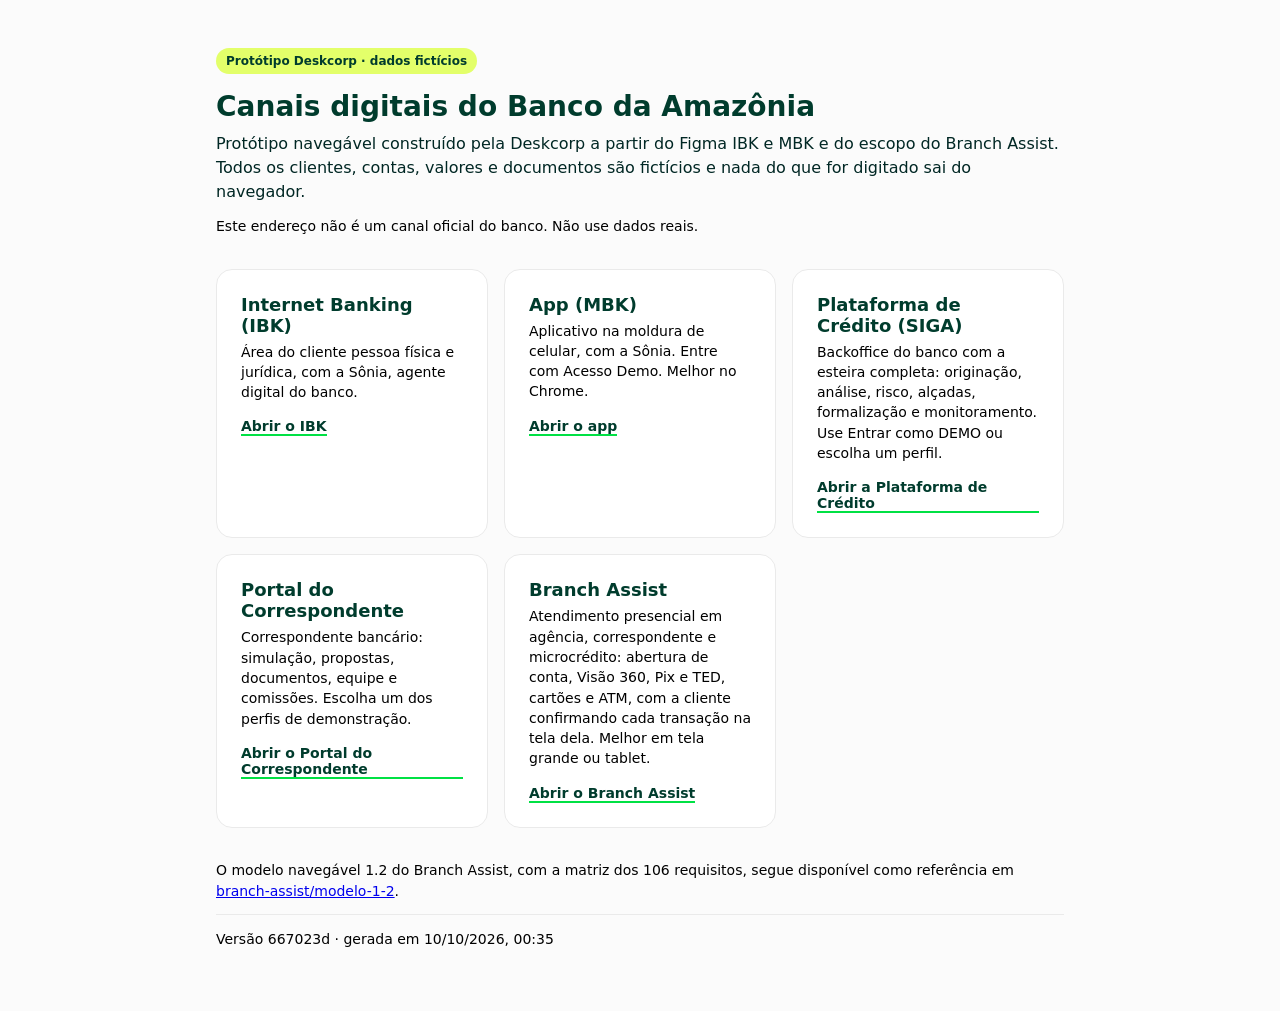
==== index.html @ 2d1c3586 "Prévias de 667023d" ====
<!doctype html>
<html lang="pt-BR">
<head>
<meta charset="utf-8">
<meta name="viewport" content="width=device-width, initial-scale=1">
<meta name="robots" content="noindex, nofollow, noarchive">
<meta name="referrer" content="no-referrer">
<link rel="icon" type="image/svg+xml" href="favicon.svg">
<meta name="theme-color" content="#003c2d">
<title>Prévias Digital BASA · Deskcorp</title>
<style>
  * { box-sizing: border-box; }
  body { margin: 0; background: #fbfbfb; color: #002724; font-family: Inter, system-ui, sans-serif; }
  main { max-width: 880px; margin: 0 auto; padding: 48px 16px 64px; }
  .selo { display: inline-block; font-size: 12px; font-weight: 600; color: #003c2d; background: #e3ff6a; padding: 6px 10px; border-radius: 999px; }
  h1 { font-size: 28px; line-height: 1.2; margin: 16px 0 8px; color: #003c2d; }
  p { margin: 0 0 12px; line-height: 1.5; }
  .apoio { color: #000000; font-size: 14px; }
  .canais { display: grid; grid-template-columns: repeat(auto-fit, minmax(260px, 1fr)); gap: 16px; margin: 32px 0; }
  a.canal { display: block; text-decoration: none; color: inherit; background: #ffffff; border: 1px solid #eaeaea; border-radius: 16px; padding: 24px; }
  a.canal:hover, a.canal:focus-visible { border-color: #003c2d; outline: none; }
  .canal strong { display: block; font-size: 18px; color: #003c2d; margin-bottom: 6px; }
  .canal span { display: block; font-size: 14px; color: #000000; line-height: 1.45; }
  .canal em { display: inline-block; margin-top: 16px; font-style: normal; font-weight: 600; font-size: 14px; color: #003c2d; border-bottom: 2px solid #00e144; }
  footer { border-top: 1px solid #eaeaea; padding-top: 16px; }
</style>
</head>
<body>
<main>
  <span class="selo">Protótipo Deskcorp · dados fictícios</span>
  <h1>Canais digitais do Banco da Amazônia</h1>
  <p>Protótipo navegável construído pela Deskcorp a partir do Figma IBK e MBK e do escopo do Branch Assist. Todos os clientes, contas, valores e documentos são fictícios e nada do que for digitado sai do navegador.</p>
  <p class="apoio">Este endereço não é um canal oficial do banco. Não use dados reais.</p>
  <div class="canais">
    <a class="canal" href="ibk/#/previa">
      <strong>Internet Banking (IBK)</strong>
      <span>Área do cliente pessoa física e jurídica, com a Sônia, agente digital do banco.</span>
      <em>Abrir o IBK</em>
    </a>
    <a class="canal" href="app/">
      <strong>App (MBK)</strong>
      <span>Aplicativo na moldura de celular, com a Sônia. Entre com Acesso Demo. Melhor no Chrome.</span>
      <em>Abrir o app</em>
    </a>
    <a class="canal" href="ibk/#/login-profissional">
      <strong>Plataforma de Crédito (SIGA)</strong>
      <span>Backoffice do banco com a esteira completa: originação, análise, risco, alçadas, formalização e monitoramento. Use Entrar como DEMO ou escolha um perfil.</span>
      <em>Abrir a Plataforma de Crédito</em>
    </a>
    <a class="canal" href="ibk/#/cb/login">
      <strong>Portal do Correspondente</strong>
      <span>Correspondente bancário: simulação, propostas, documentos, equipe e comissões. Escolha um dos perfis de demonstração.</span>
      <em>Abrir o Portal do Correspondente</em>
    </a>
    <a class="canal" href="ibk/#/branch-assist/entrar">
      <strong>Branch Assist</strong>
      <span>Atendimento presencial em agência, correspondente e microcrédito: abertura de conta, Visão 360, Pix e TED, cartões e ATM, com a cliente confirmando cada transação na tela dela. Melhor em tela grande ou tablet.</span>
      <em>Abrir o Branch Assist</em>
    </a>
  </div>
  <p class="apoio">O modelo navegável 1.2 do Branch Assist, com a matriz dos 106 requisitos, segue disponível como referência em <a href="branch-assist/modelo-1-2/">branch-assist/modelo-1-2</a>.</p>
  <footer class="apoio">Versão 667023d · gerada em 10/10/2026, 00:35</footer>
</main>
</body>
</html>
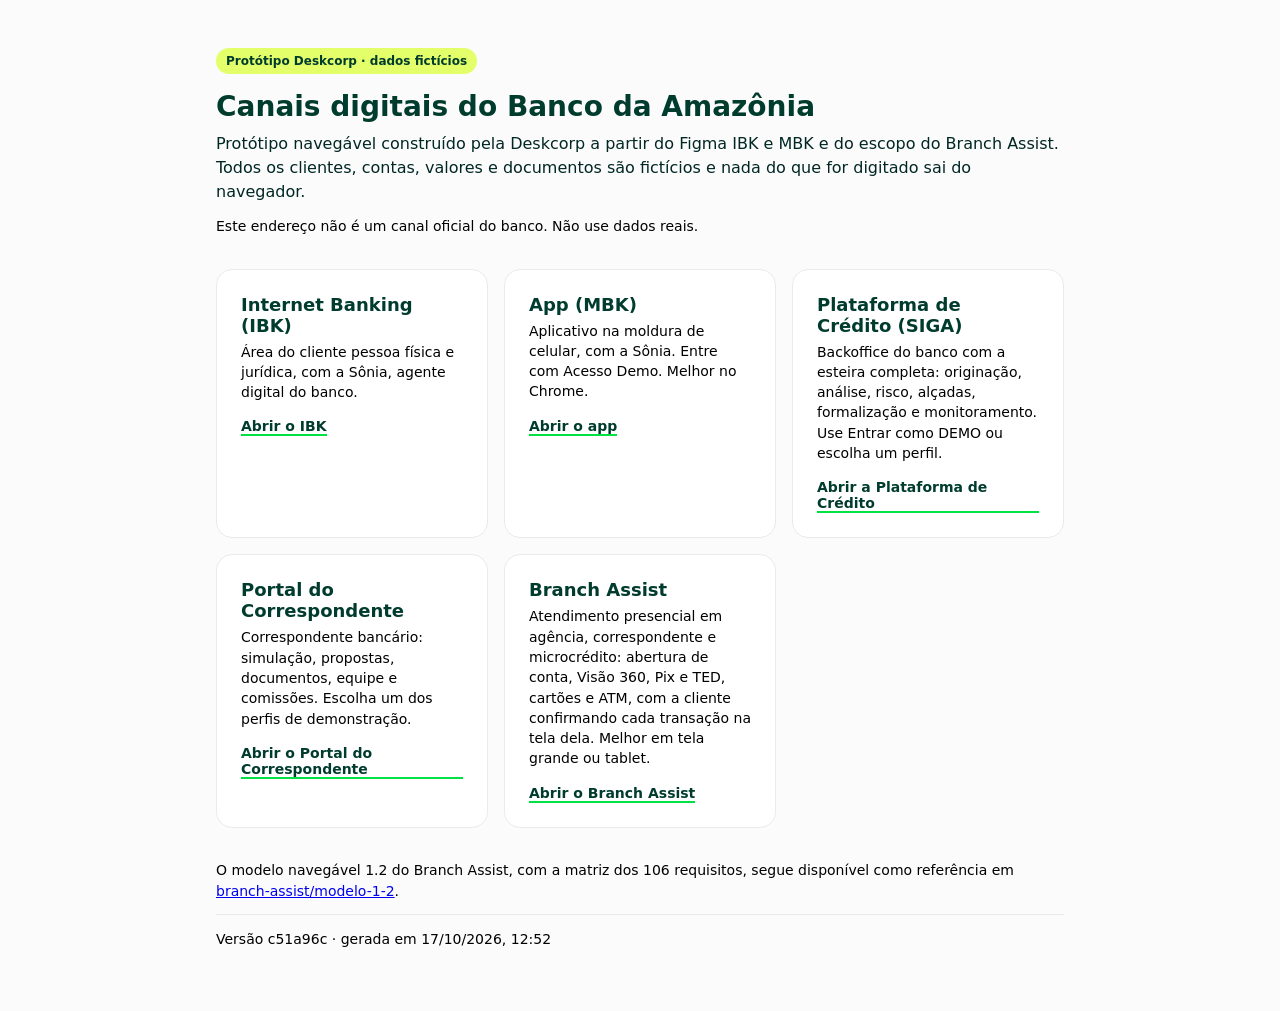
==== commit 7c034f8e: "Prévias de c51a96c" ====
--- a/index.html
+++ b/index.html
@@ -59,7 +59,7 @@
     </a>
   </div>
   <p class="apoio">O modelo navegável 1.2 do Branch Assist, com a matriz dos 106 requisitos, segue disponível como referência em <a href="branch-assist/modelo-1-2/">branch-assist/modelo-1-2</a>.</p>
-  <footer class="apoio">Versão 667023d · gerada em 10/10/2026, 00:35</footer>
+  <footer class="apoio">Versão c51a96c · gerada em 17/10/2026, 12:52</footer>
 </main>
 </body>
 </html>
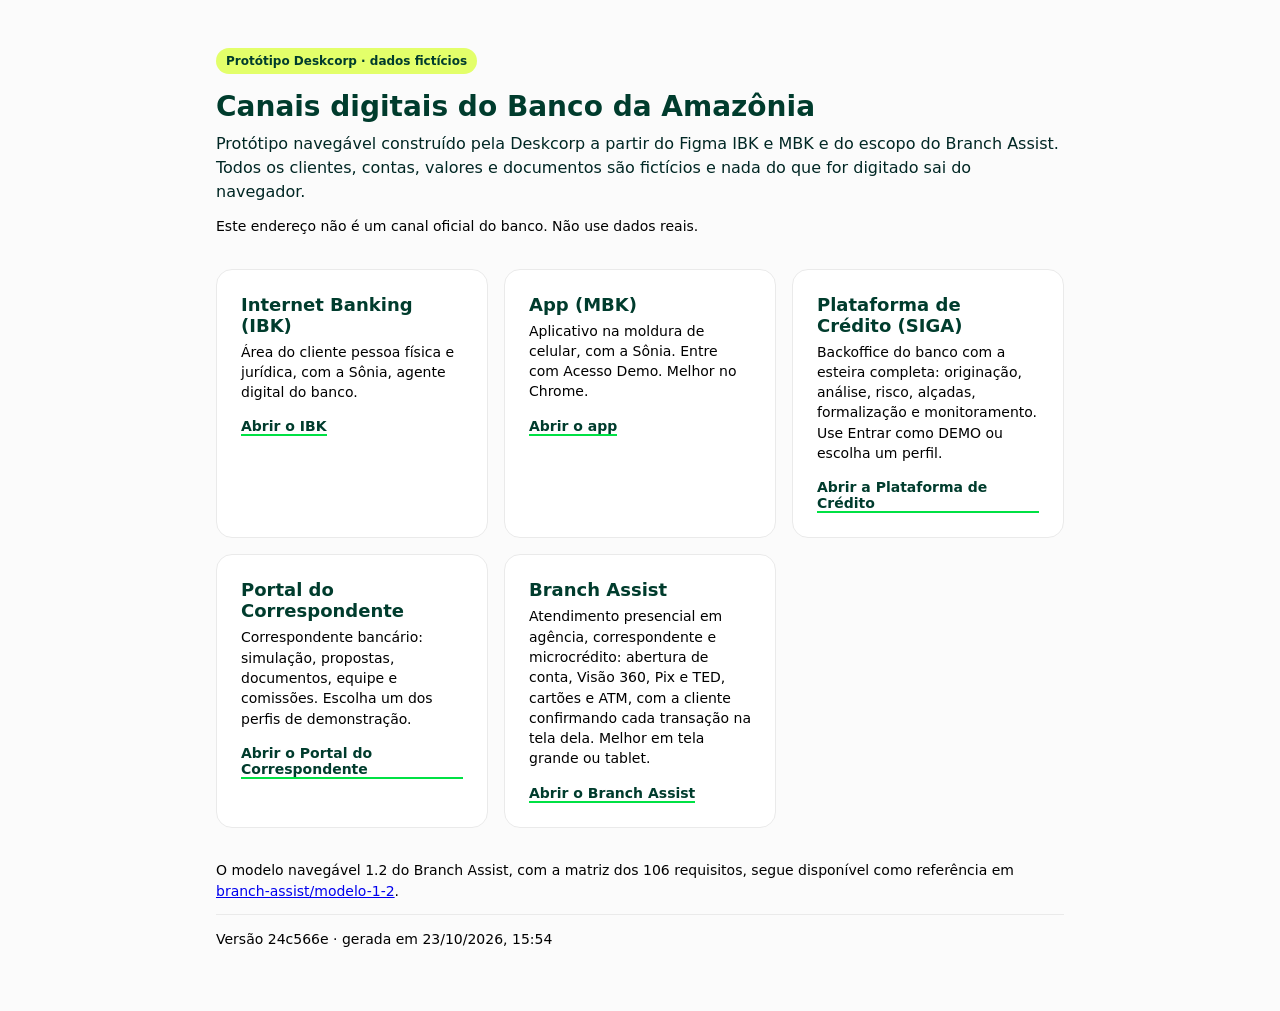
==== commit e55fe562: "Prévias de 24c566e" ====
--- a/index.html
+++ b/index.html
@@ -59,7 +59,7 @@
     </a>
   </div>
   <p class="apoio">O modelo navegável 1.2 do Branch Assist, com a matriz dos 106 requisitos, segue disponível como referência em <a href="branch-assist/modelo-1-2/">branch-assist/modelo-1-2</a>.</p>
-  <footer class="apoio">Versão c51a96c · gerada em 17/10/2026, 12:52</footer>
+  <footer class="apoio">Versão 24c566e · gerada em 23/10/2026, 15:54</footer>
 </main>
 </body>
 </html>
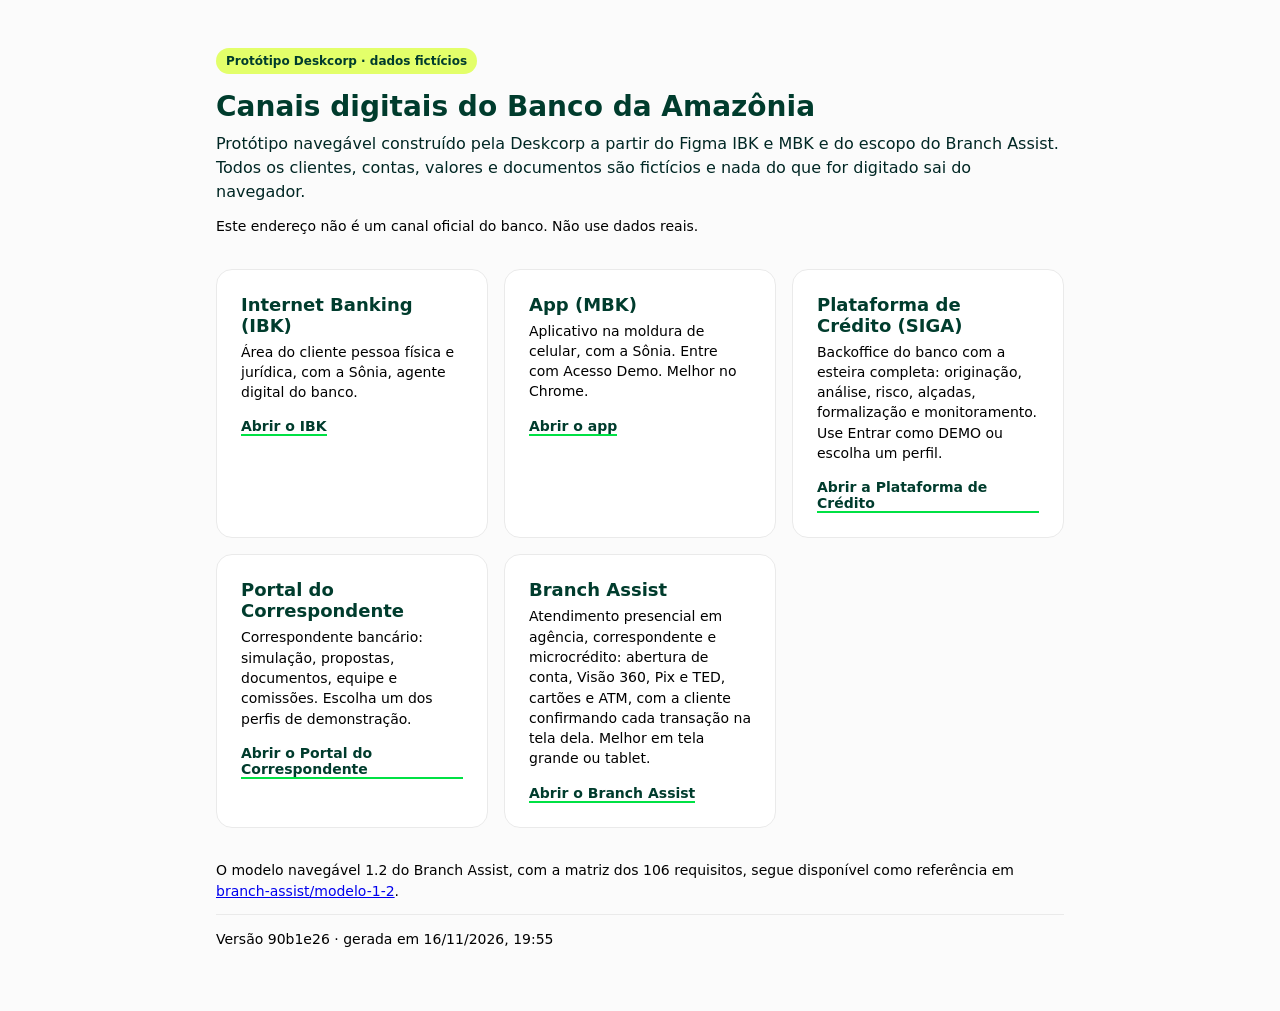
==== commit d3796d95: "Prévias de 90b1e26" ====
--- a/index.html
+++ b/index.html
@@ -59,7 +59,7 @@
     </a>
   </div>
   <p class="apoio">O modelo navegável 1.2 do Branch Assist, com a matriz dos 106 requisitos, segue disponível como referência em <a href="branch-assist/modelo-1-2/">branch-assist/modelo-1-2</a>.</p>
-  <footer class="apoio">Versão 24c566e · gerada em 23/10/2026, 15:54</footer>
+  <footer class="apoio">Versão 90b1e26 · gerada em 16/11/2026, 19:55</footer>
 </main>
 </body>
 </html>
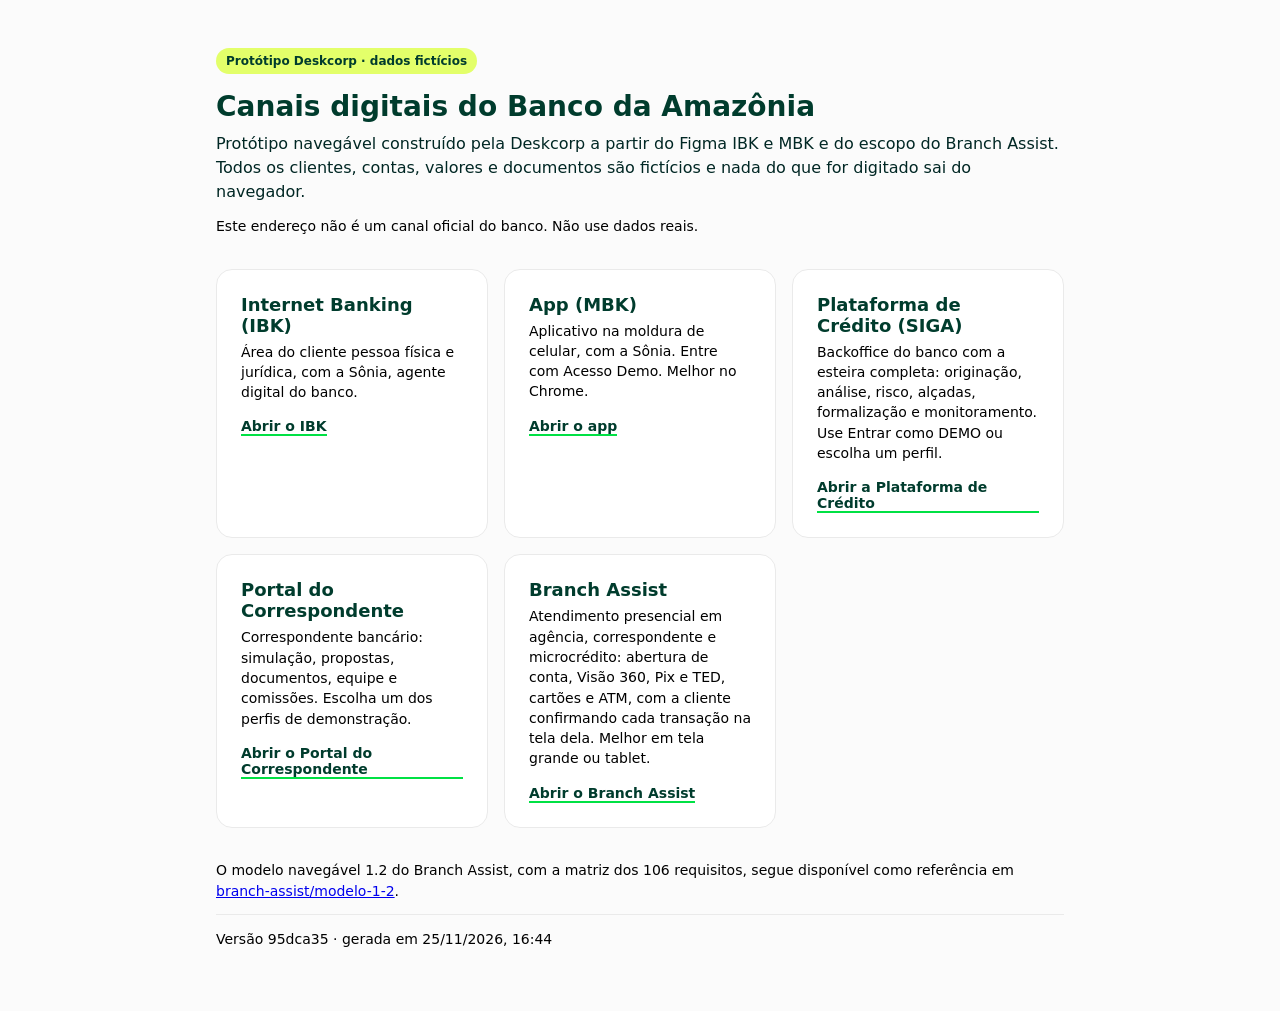
==== commit 4df26ed7: "Prévias de 95dca35" ====
--- a/index.html
+++ b/index.html
@@ -59,7 +59,7 @@
     </a>
   </div>
   <p class="apoio">O modelo navegável 1.2 do Branch Assist, com a matriz dos 106 requisitos, segue disponível como referência em <a href="branch-assist/modelo-1-2/">branch-assist/modelo-1-2</a>.</p>
-  <footer class="apoio">Versão 90b1e26 · gerada em 16/11/2026, 19:55</footer>
+  <footer class="apoio">Versão 95dca35 · gerada em 25/11/2026, 16:44</footer>
 </main>
 </body>
 </html>
